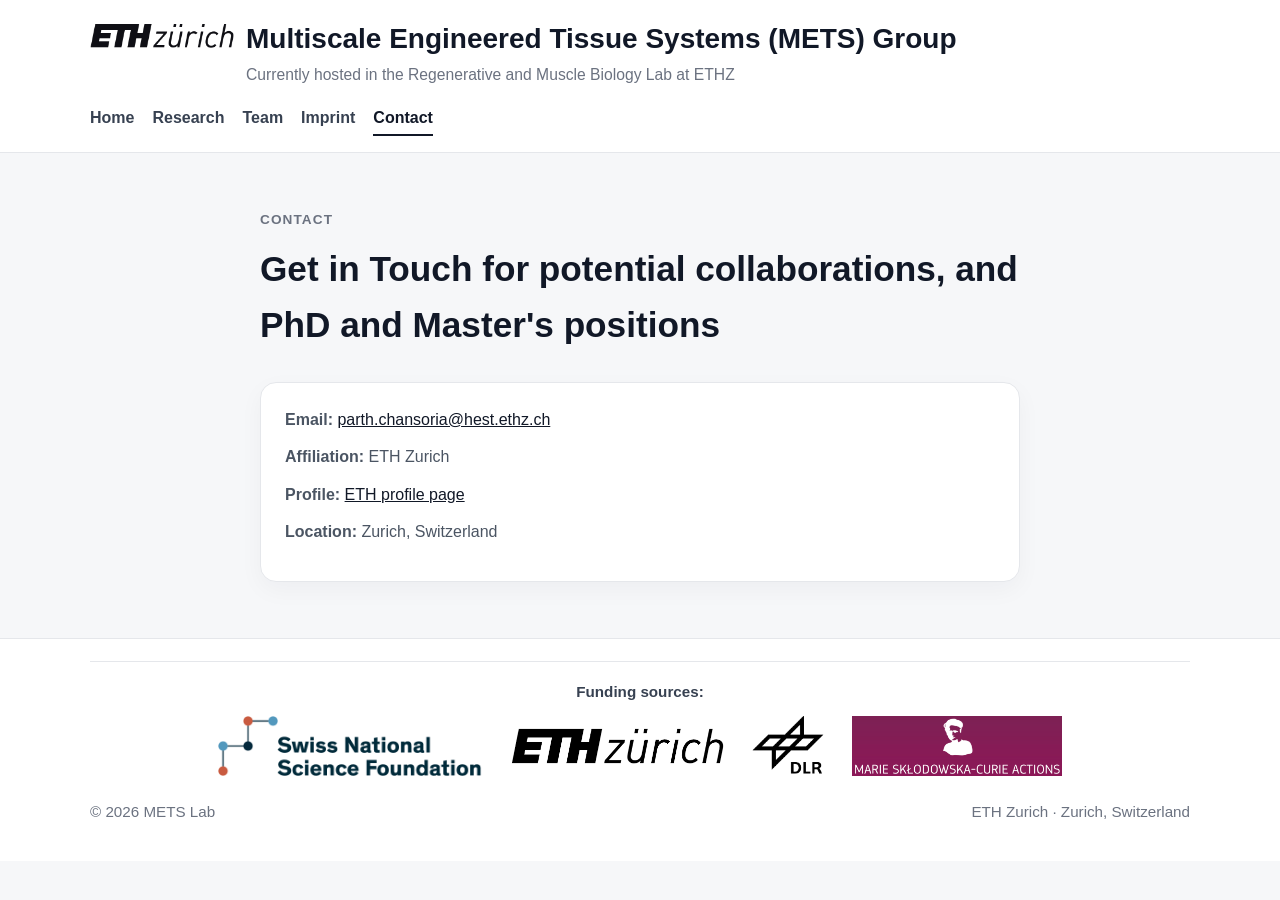
==== contact.html @ ea8426e7 "Update contact.html" ====
<!DOCTYPE html>
<html lang="en">
<head>
  <meta charset="UTF-8" />
  <meta name="viewport" content="width=device-width, initial-scale=1.0" />
  <title>Contact | METS Lab</title>
  <link rel="stylesheet" href="style.css" />
  <link rel="icon" type="image/png" sizes="32x32" href="Favicon.png?v=3" />
<link rel="shortcut icon" href="Favicon.png?v=3" />
<link rel="apple-touch-icon" href="Favicon.png?v=3" />
</head>
<body>
  <header class="site-header">
    <div class="container">
      <div class="topbar">
  <img src="ETH_Zürich_Logo_black.svg.png" alt="ETH Zurich logo" class="eth-logo" />
    <div class="brand">
    <h1>Multiscale Engineered Tissue Systems (METS) Group</h1>
    <p class="tagline">Currently hosted in the Regenerative and Muscle Biology Lab at ETHZ</p>
  </div>
</div>

      <nav class="nav">
        <a href="index.html">Home</a>
        <a href="research.html">Research</a>
        <a href="team.html">Team</a>
        <a href="imprint.html">Imprint</a>
        <a href="contact.html" class="active">Contact</a>
      </nav>
    </div>
  </header>

  <main class="section">
    <div class="container narrow">
      <p class="eyebrow">Contact</p>
      <h2 class="page-title">Get in Touch for potential collaborations, and PhD and Master's positions</h2>

      <div class="card">
        <p><strong>Email:</strong> <a href="mailto:parth.chansoria@hest.ethz.ch">parth.chansoria@hest.ethz.ch</a></p>
        <p><strong>Affiliation:</strong> ETH Zurich</p>
        <p><strong>Profile:</strong> <a href="https://hest.ethz.ch/en/department/people/people-a-z/personen-detail.parth-chansoria.html" target="_blank">ETH profile page</a></p>
        <p><strong>Location:</strong> Zurich, Switzerland</p>
      </div>
    </div>
  </main>

  <footer class="site-footer">
  <div class="container funding-block">
  <p class="funding-title">Funding sources:</p>
  <div class="funding-row">
    <img src="SNSF-logo.png" alt="SNSF logo" class="funding-logo" />
    <img src="ETH-logo.png" alt="ETH logo" class="funding-logo" />
    <img src="DLR-logo.png" alt="DLR logo" class="funding-logo" />
    <img src="MSCA-logo.png" alt="MSCA logo" class="funding-logo" />
  </div>
</div>

  <div class="container footer-row">
    <p>© 2026 METS Lab</p>
    <p>ETH Zurich · Zurich, Switzerland</p>
  </div>
</footer>
</body>
</html>
---- style.css ----
* {
  box-sizing: border-box;
}

html {
  scroll-behavior: smooth;
}

body {
  margin: 0;
  font-family: Arial, Helvetica, sans-serif;
  line-height: 1.6;
  color: #1f2937;
  background: #f6f7f9;
}

.container {
  width: min(1100px, 92%);
  margin: 0 auto;
}

.narrow {
  width: min(760px, 100%);
}

.site-header {
  background: #ffffff;
  border-bottom: 1px solid #e5e7eb;
  padding: 22px 0 16px;
}

.topbar {
  display: flex;
  align-items: flex-start;
  gap: 12px;
}

.eth-logo {
  height: 24px;
  width: auto;
  display: block;
  object-fit: contain;
  margin-top: 2px;
  flex-shrink: 0;
}

.mets-logo {
  height: 64px;
  width: auto;
  display: block;
  object-fit: contain;
  margin-top: 2px;
  flex-shrink: 0;
}

.brand h1 {
  margin: 0;
  font-size: 1.75rem;
  line-height: 1.2;
  color: #111827;
}

.tagline {
  margin: 6px 0 0;
  color: #6b7280;
  font-size: 0.98rem;
}

.nav {
  margin-top: 18px;
  display: flex;
  flex-wrap: wrap;
  gap: 18px;
}

.nav a {
  text-decoration: none;
  color: #374151;
  font-weight: 600;
  padding-bottom: 4px;
  border-bottom: 2px solid transparent;
}

.nav a:hover,
.nav a.active {
  color: #111827;
  border-bottom-color: #111827;
}

.hero {
  padding: 72px 0 56px;
  background: linear-gradient(to bottom, #ffffff, #f6f7f9);
}

.eyebrow {
  margin: 0 0 10px;
  font-size: 0.85rem;
  text-transform: uppercase;
  letter-spacing: 0.08em;
  color: #6b7280;
  font-weight: 700;
}

.hero h2 {
  margin: 0;
  font-size: clamp(1.6rem, 3vw, 2.6rem);
  line-height: 1.18;
  max-width: 900px;
  color: #111827;
}

.hero-text {
  margin: 18px 0 0;
  font-size: 1.08rem;
  max-width: 760px;
  color: #4b5563;
}

.hero-actions {
  margin-top: 28px;
  display: flex;
  flex-wrap: wrap;
  gap: 14px;
}

.button {
  display: inline-block;
  padding: 12px 18px;
  border-radius: 999px;
  text-decoration: none;
  font-weight: 700;
  transition: 0.2s ease;
}

.button.primary {
  background: #111827;
  color: #ffffff;
}

.button.primary:hover {
  background: #000000;
}

.button.secondary {
  background: #ffffff;
  color: #111827;
  border: 1px solid #d1d5db;
}

.button.secondary:hover {
  background: #f3f4f6;
}

.section {
  padding: 56px 0;
}

.page-title {
  margin: 0 0 28px;
  font-size: 2.2rem;
  color: #111827;
}

.grid-3 {
  display: grid;
  grid-template-columns: repeat(3, 1fr);
  gap: 22px;
}

.stack {
  display: grid;
  gap: 20px;
}

.card,
.team-card {
  background: #ffffff;
  border: 1px solid #e5e7eb;
  border-radius: 16px;
  padding: 24px;
  box-shadow: 0 8px 24px rgba(17, 24, 39, 0.04);
}

.card h3,
.team-card h3 {
  margin-top: 0;
  margin-bottom: 10px;
  color: #111827;
}

.card p,
.team-card p {
  margin: 0 0 12px;
  color: #4b5563;
}

.team-grid {
  display: grid;
  grid-template-columns: repeat(2, 1fr);
  gap: 24px;
}

.team-photo {
  width: 100%;
  max-width: 260px;
  aspect-ratio: 1 / 1;
  object-fit: cover;
  border-radius: 14px;
  margin-bottom: 16px;
}

.role {
  font-weight: 600;
  color: #6b7280;
}

.site-footer {
  background: #ffffff;
  border-top: 1px solid #e5e7eb;
  padding: 22px 0;
  color: #6b7280;
  font-size: 0.95rem;
}

.footer-row {
  display: flex;
  justify-content: space-between;
  gap: 16px;
  flex-wrap: wrap;
}

a {
  color: #111827;
}

a:hover {
  opacity: 0.8;
}

@media (max-width: 900px) {
  .grid-3,
  .team-grid {
    grid-template-columns: 1fr;
  }

  .hero {
    padding: 56px 0 40px;
  }

  .topbar {
    flex-direction: column;
    align-items: flex-start;
  }

  .eth-logo {
  height: 24px;
  width: auto;
  display: block;
  object-fit: contain;
  margin-top: 4px;
  margin-bottom: 32px;
  flex-shrink: 0;
}
}
.research-tabs {
  display: flex;
  flex-wrap: wrap;
  gap: 12px;
  margin-bottom: 28px;
}

.tab-button {
  border: 1px solid #d1d5db;
  background: #ffffff;
  color: #111827;
  padding: 12px 18px;
  border-radius: 999px;
  font-weight: 700;
  cursor: pointer;
  transition: 0.2s ease;
}

.tab-button:hover {
  background: #f3f4f6;
}

.tab-button.active {
  background: #111827;
  color: #ffffff;
  border-color: #111827;
}

.tab-content {
  display: none;
}

.tab-content.active {
  display: block;
}

.publication-list {
  margin: 0;
  padding-left: 20px;
}

.publication-list li {
  margin-bottom: 14px;
  color: #4b5563;
}

.publication-list a {
  font-weight: 600;
}
.section-top {
  margin-top: 48px;
  margin-bottom: 20px;
}

.section-top h3 {
  margin: 0;
  font-size: 1.6rem;
  color: #111827;
}

.funding-block {
  padding: 18px 0 8px;
  border-top: 1px solid #e5e7eb;
}

.funding-title {
  margin: 0 0 12px;
  text-align: center;
  font-weight: 700;
  color: #374151;
}

.funding-row {
  display: flex;
  justify-content: center;
  align-items: center;
  flex-wrap: wrap;
  gap: 28px;
}

.funding-logo {
  height: 60px;
  width: auto;
  object-fit: contain;
  display: block;
}
.content-logo {
  height: 72px;
  width: auto;
  display: block;
  margin-bottom: 24px;
}
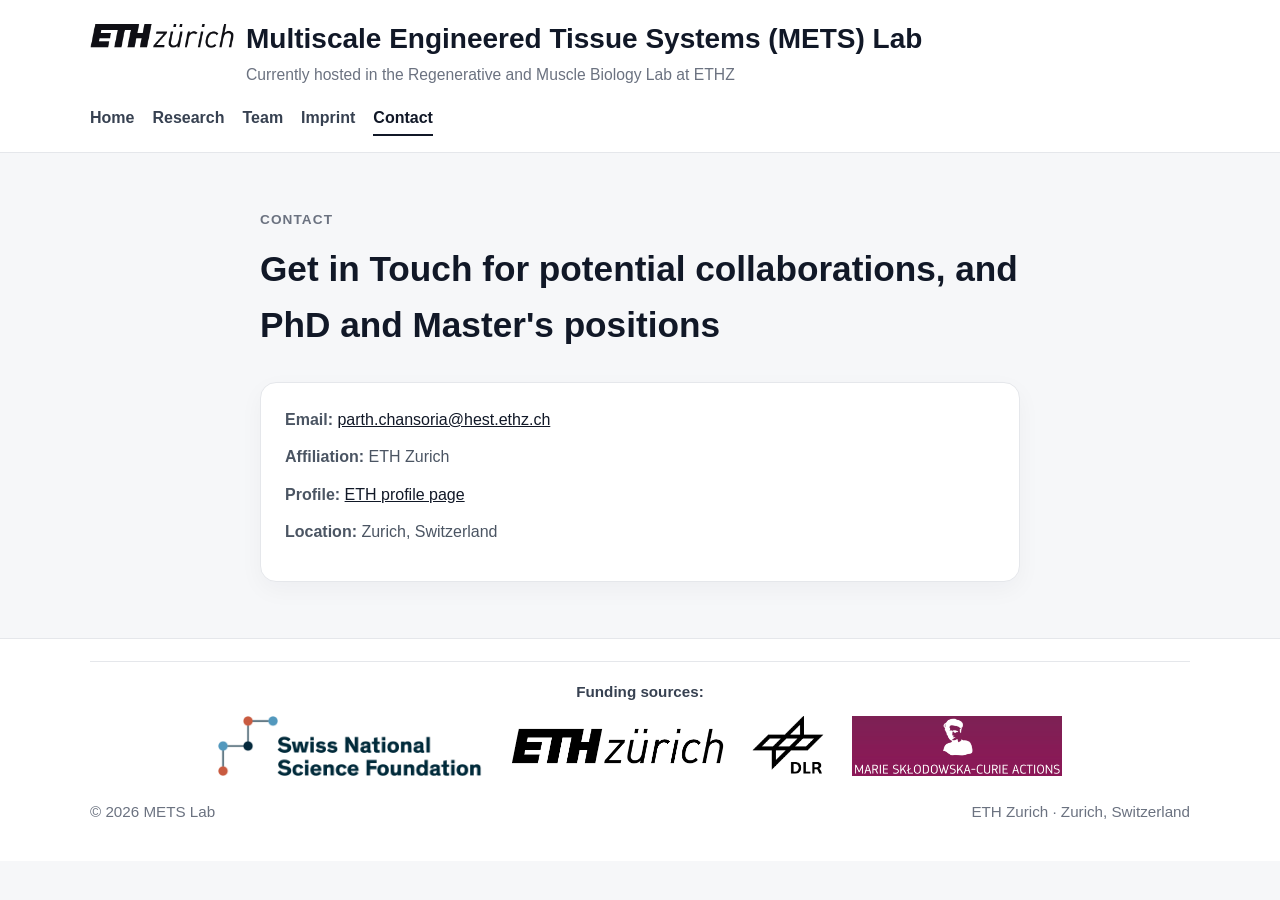
==== commit 816d626e: "Update contact.html" ====
--- a/contact.html
+++ b/contact.html
@@ -15,7 +15,7 @@
       <div class="topbar">
   <img src="ETH_Zürich_Logo_black.svg.png" alt="ETH Zurich logo" class="eth-logo" />
     <div class="brand">
-    <h1>Multiscale Engineered Tissue Systems (METS) Group</h1>
+    <h1>Multiscale Engineered Tissue Systems (METS) Lab</h1>
     <p class="tagline">Currently hosted in the Regenerative and Muscle Biology Lab at ETHZ</p>
   </div>
 </div>
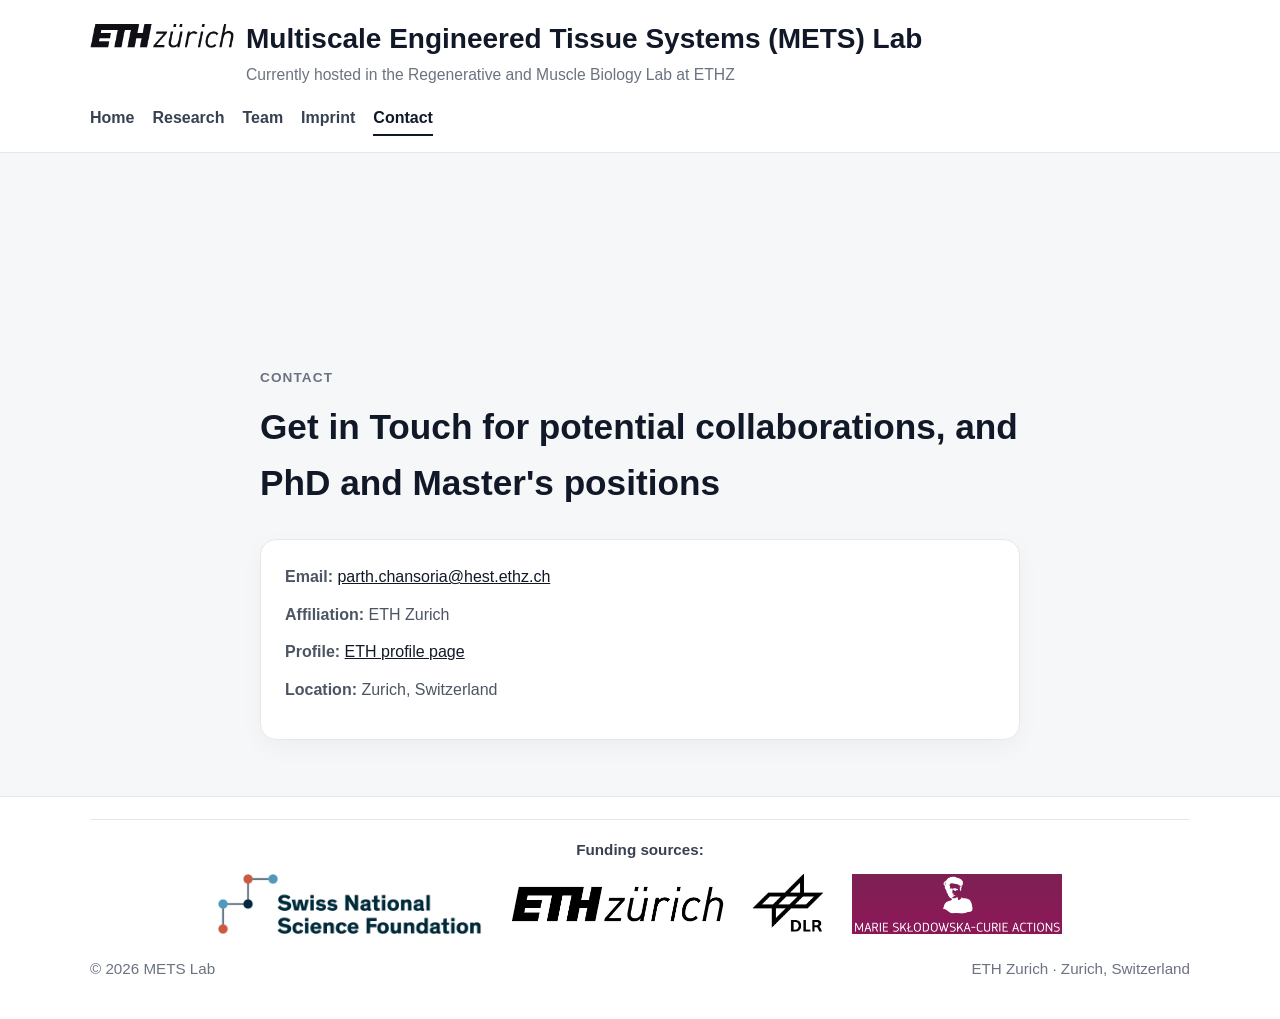
==== commit 4b0016bc: "Update contact.html" ====
--- a/contact.html
+++ b/contact.html
@@ -30,19 +30,29 @@
     </div>
   </header>
 
-  <main class="section">
-    <div class="container narrow">
-      <p class="eyebrow">Contact</p>
-      <h2 class="page-title">Get in Touch for potential collaborations, and PhD and Master's positions</h2>
+<main class="section section-has-bg">
+  <!-- Background Video -->
+  <video class="bg-video" autoplay loop muted playsinline preload="auto">
+    <source src="metslab.mp4" type="video/mp4" />
+    Your browser does not support the video tag.
+  </video>
 
-      <div class="card">
-        <p><strong>Email:</strong> <a href="mailto:parth.chansoria@hest.ethz.ch">parth.chansoria@hest.ethz.ch</a></p>
-        <p><strong>Affiliation:</strong> ETH Zurich</p>
-        <p><strong>Profile:</strong> <a href="https://hest.ethz.ch/en/department/people/people-a-z/personen-detail.parth-chansoria.html" target="_blank">ETH profile page</a></p>
-        <p><strong>Location:</strong> Zurich, Switzerland</p>
-      </div>
+  <!-- Semi-transparent overlay (0.6) -->
+  <div class="bg-overlay"></div>
+
+  <!-- Content Layer -->
+  <div class="container narrow section-content">
+    <p class="eyebrow">Contact</p>
+    <h2 class="page-title">Get in Touch for potential collaborations, and PhD and Master's positions</h2>
+
+    <div class="card">
+      <p><strong>Email:</strong> <a href="mailto:parth.chansoria@hest.ethz.ch">parth.chansoria@hest.ethz.ch</a></p>
+      <p><strong>Affiliation:</strong> ETH Zurich</p>
+      <p><strong>Profile:</strong> <a href="https://hest.ethz.ch/en/department/people/people-a-z/personen-detail.parth-chansoria.html" target="_blank" rel="noopener noreferrer">ETH profile page</a></p>
+      <p><strong>Location:</strong> Zurich, Switzerland</p>
     </div>
-  </main>
+  </div>
+</main>
 
   <footer class="site-footer">
   <div class="container funding-block">
--- a/style.css
+++ b/style.css
@@ -88,8 +88,42 @@
 }
 
 .hero {
-  padding: 72px 0 56px;
-  background: linear-gradient(to bottom, #ffffff, #f6f7f9);
+  position: relative;
+  width: 100%;
+  padding: 110px 0 90px; /* Increased top/bottom padding gives the video vertical breathing room */
+  min-height: 540px;    /* Taller frame reveals much more of the video's vertical area */
+  display: flex;
+  align-items: center;
+  overflow: hidden;
+  background: #f6f7f9;
+}
+
+.hero-video {
+  position: absolute;
+  top: 50%;
+  left: 50%;
+  width: 100%;
+  height: 100%;
+  min-width: 100%;
+  min-height: 100%;
+  object-fit: cover;
+  transform: translate(-50%, -50%); /* Removed scale() so video expands edge-to-edge */
+  z-index: 1;
+}
+
+.hero-overlay {
+  position: absolute;
+  top: 0;
+  left: 0;
+  width: 100%;
+  height: 100%;
+  background: rgba(246, 247, 249, 0.60);
+  z-index: 2;
+}
+
+.hero-content {
+  position: relative;
+  z-index: 3;
 }
 
 .eyebrow {
@@ -349,7 +383,7 @@
   display: block;
 }
 .content-logo {
-  height: 72px;
+  height: 64px;
   width: auto;
   display: block;
   margin-bottom: 24px;
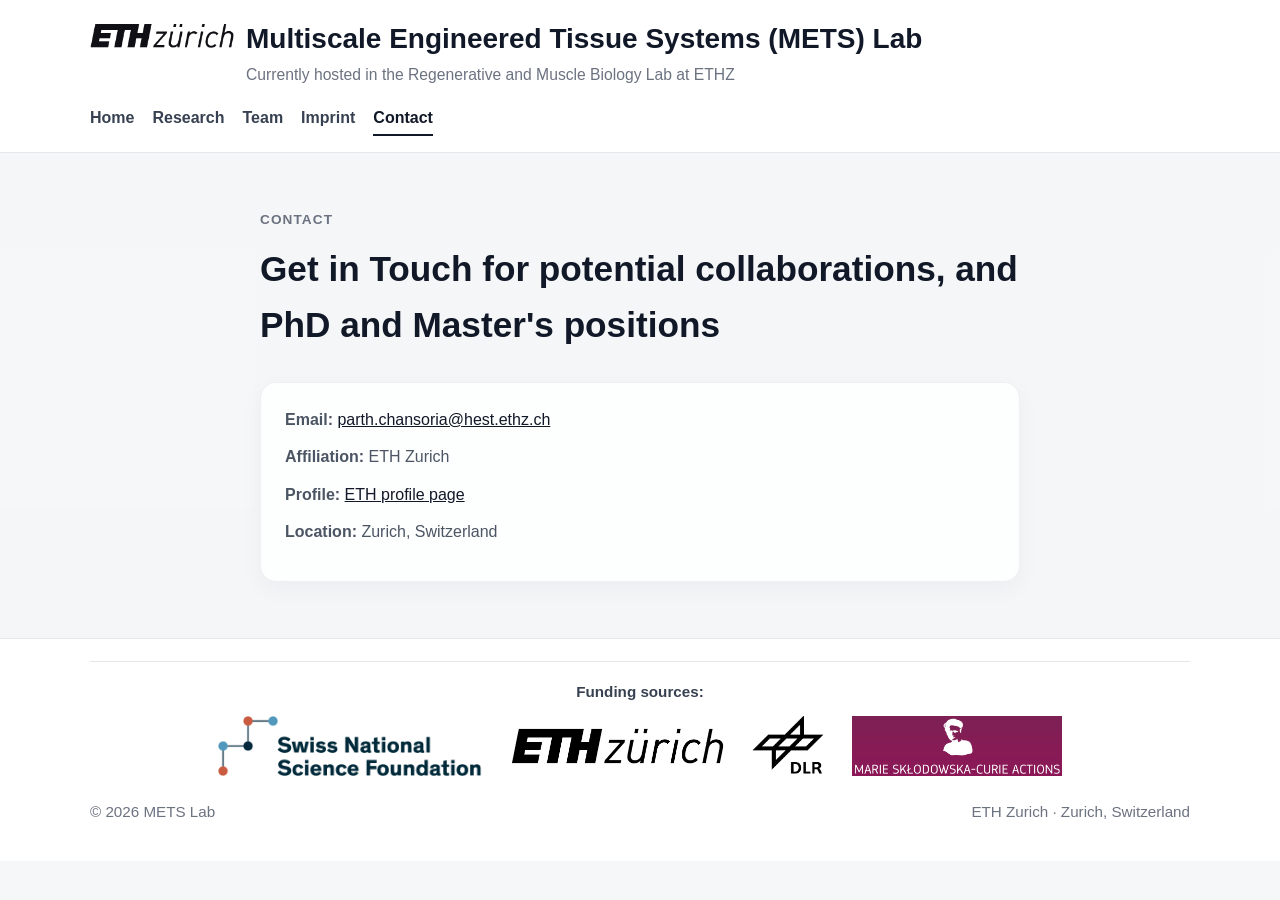
==== commit 05fe5cda: "Update contact.html" ====
--- a/contact.html
+++ b/contact.html
@@ -31,13 +31,13 @@
   </header>
 
 <main class="section section-has-bg">
-  <!-- Background Video -->
-  <video class="bg-video" autoplay loop muted playsinline preload="auto">
+  <!-- Background Video (plays once and stays on the last frame) -->
+  <video class="bg-video" autoplay muted playsinline preload="auto">
     <source src="metslab.mp4" type="video/mp4" />
     Your browser does not support the video tag.
   </video>
 
-  <!-- Semi-transparent overlay (0.6) -->
+  <!-- Semi-transparent overlay -->
   <div class="bg-overlay"></div>
 
   <!-- Content Layer -->
--- a/style.css
+++ b/style.css
@@ -388,3 +388,56 @@
   display: block;
   margin-bottom: 24px;
 }
+/* Shared Background Section Styling */
+.section-has-bg {
+  position: relative;
+  overflow: hidden;
+  background: #f6f7f9;
+}
+
+/* Contact Page Video Background */
+.bg-video {
+  position: absolute;
+  top: 50%;
+  left: 50%;
+  width: 100%;
+  height: 100%;
+  min-width: 100%;
+  min-height: 100%;
+  object-fit: cover;
+  transform: translate(-50%, -50%);
+  z-index: 1;
+}
+
+/* Research Page Image Background - Fixed scaling across tab switching */
+.research-bg {
+  background-image: url('Research.png');
+  background-size: cover;
+  background-position: center top;
+  background-repeat: no-repeat;
+  background-attachment: fixed; /* Prevents background scale jumping when switching tabs */
+}
+
+/* Semi-transparent frosted card style over video & image backgrounds */
+.section-has-bg .card {
+  background: rgba(255, 255, 255, 0.82); /* 82% white opacity allows background to show through */
+  backdrop-filter: blur(8px); /* Frosted-glass effect for clean contrast */
+  border: 1px solid rgba(229, 231, 235, 0.6);
+}
+
+/* 0.6 Light Overlay for Crisp Content Readability */
+.bg-overlay {
+  position: absolute;
+  top: 0;
+  left: 0;
+  width: 100%;
+  height: 100%;
+  background: rgba(246, 247, 249, 0.6);
+  z-index: 2;
+}
+
+/* Ensures text, cards, and tabs sit above video/image overlay */
+.section-content {
+  position: relative;
+  z-index: 3;
+}
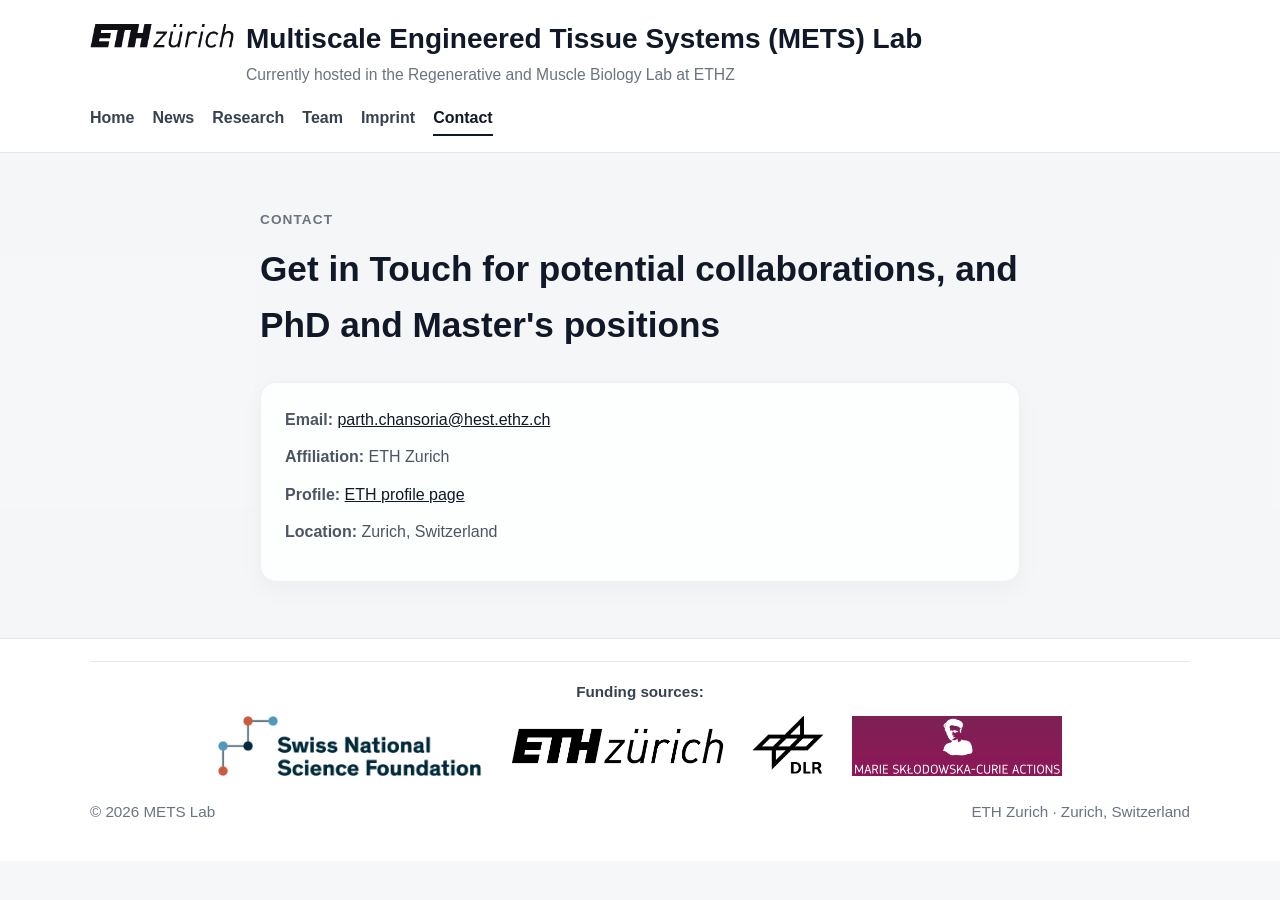
==== commit b5de22f9: "Add interactive dots and ERC and ARDF grant news" ====
--- a/contact.html
+++ b/contact.html
@@ -22,6 +22,7 @@
 
       <nav class="nav">
         <a href="index.html">Home</a>
+        <a href="index.html#news">News</a>
         <a href="research.html">Research</a>
         <a href="team.html">Team</a>
         <a href="imprint.html">Imprint</a>
--- a/style.css
+++ b/style.css
@@ -87,7 +87,7 @@
   border-bottom-color: #111827;
 }
 
-.hero {
+.hero {
   position: relative;
   width: 100%;
   padding: 110px 0 90px; /* Increased top/bottom padding gives the video vertical breathing room */
@@ -95,8 +95,38 @@
   display: flex;
   align-items: center;
   overflow: hidden;
-  background: #f6f7f9;
-}
+  background: radial-gradient(ellipse at 85% 25%, #deeff1, transparent 65%), #f6f7f9;
+}
+
+.hero-dots {
+  position: absolute;
+  inset: 0;
+  width: 100%;
+  height: 100%;
+  pointer-events: none;
+}
+
+.hero-content h2 {
+  text-shadow: 0 1px 12px #f6f7f9;
+}
+
+.motion-toggle {
+  font: inherit;
+  font-size: 0.85rem;
+  color: #455b65;
+  background: rgba(255, 255, 255, 0.85);
+  border: 1px solid #cddde1;
+  cursor: pointer;
+}
+
+.motion-toggle[hidden] {
+  display: none;
+}
+
+.button:focus-visible {
+  outline: 3px solid #147f91;
+  outline-offset: 4px;
+}
 
 .hero-video {
   position: absolute;
@@ -195,11 +225,63 @@
   color: #111827;
 }
 
-.grid-3 {
+.grid-3 {
   display: grid;
   grid-template-columns: repeat(3, 1fr);
   gap: 22px;
-}
+}
+
+.news-section {
+  background: #edf4f5;
+  border-top: 1px solid #dce8ea;
+  border-bottom: 1px solid #dce8ea;
+  scroll-margin-top: 24px;
+}
+
+.news-grid {
+  display: grid;
+  grid-template-columns: repeat(2, minmax(0, 1fr));
+  gap: 22px;
+}
+
+.news-card {
+  display: flex;
+  flex-direction: column;
+  border-top: 3px solid #168c9b;
+}
+
+.news-meta {
+  display: flex;
+  align-items: center;
+  flex-wrap: wrap;
+  gap: 12px;
+  margin-bottom: 20px;
+  color: #52616a;
+  font-size: 0.85rem;
+}
+
+.grant-badge {
+  padding: 4px 10px;
+  border-radius: 6px;
+  color: #0d6570;
+  background: #e3f2f3;
+  font-weight: 700;
+  letter-spacing: 0.04em;
+}
+
+.news-card h3 {
+  font-size: 1.35rem;
+  line-height: 1.35;
+  margin-bottom: 16px;
+}
+
+.news-link {
+  margin-top: auto;
+  padding-top: 12px;
+  color: #0d6570;
+  font-weight: 700;
+  text-underline-offset: 4px;
+}
 
 .stack {
   display: grid;
@@ -272,8 +354,9 @@
 }
 
 @media (max-width: 900px) {
-  .grid-3,
-  .team-grid {
+  .grid-3,
+  .news-grid,
+  .team-grid {
     grid-template-columns: 1fr;
   }
 
@@ -382,9 +465,12 @@
   object-fit: contain;
   display: block;
 }
-.content-logo {
-  height: 64px;
-  width: auto;
+.content-logo {
+  height: 64px;
+  width: auto;
+  max-width: 100%;
+  object-fit: contain;
+  object-position: left;
   display: block;
   margin-bottom: 24px;
 }
@@ -441,3 +527,52 @@
   position: relative;
   z-index: 3;
 }
+
+/* Expandable Cards on Home Page */
+.expandable-card {
+  align-self: start;
+  text-align: center; /* Center-aligns title and description inside the box */
+  transition: transform 0.3s ease, box-shadow 0.3s ease;
+  overflow: hidden;
+}
+
+.expandable-card h3 {
+  margin-bottom: 0;
+  text-align: center;
+  transition: margin-bottom 0.3s ease;
+}
+
+.expandable-card:hover h3 {
+  margin-bottom: 12px;
+}
+
+/* Initially hides card content body */
+.card-content {
+  max-height: 0;
+  opacity: 0;
+  overflow: hidden;
+  transition: max-height 0.4s ease-in-out, opacity 0.3s ease-in-out;
+}
+
+/* Smooth expansion on hover */
+.expandable-card:hover .card-content {
+  max-height: 200px;
+  opacity: 1;
+}
+
+/* Bottom-right aligned "Read more..." link */
+.read-more {
+  display: block;
+  text-align: right;
+  font-weight: 700;
+  font-size: 0.9rem;
+  color: #111827;
+  text-decoration: none;
+  margin-top: 10px;
+  transition: color 0.2s ease, transform 0.2s ease;
+}
+
+.read-more:hover {
+  color: #2563eb;
+  transform: translateX(3px); /* Subtle rightward movement on hover */
+}
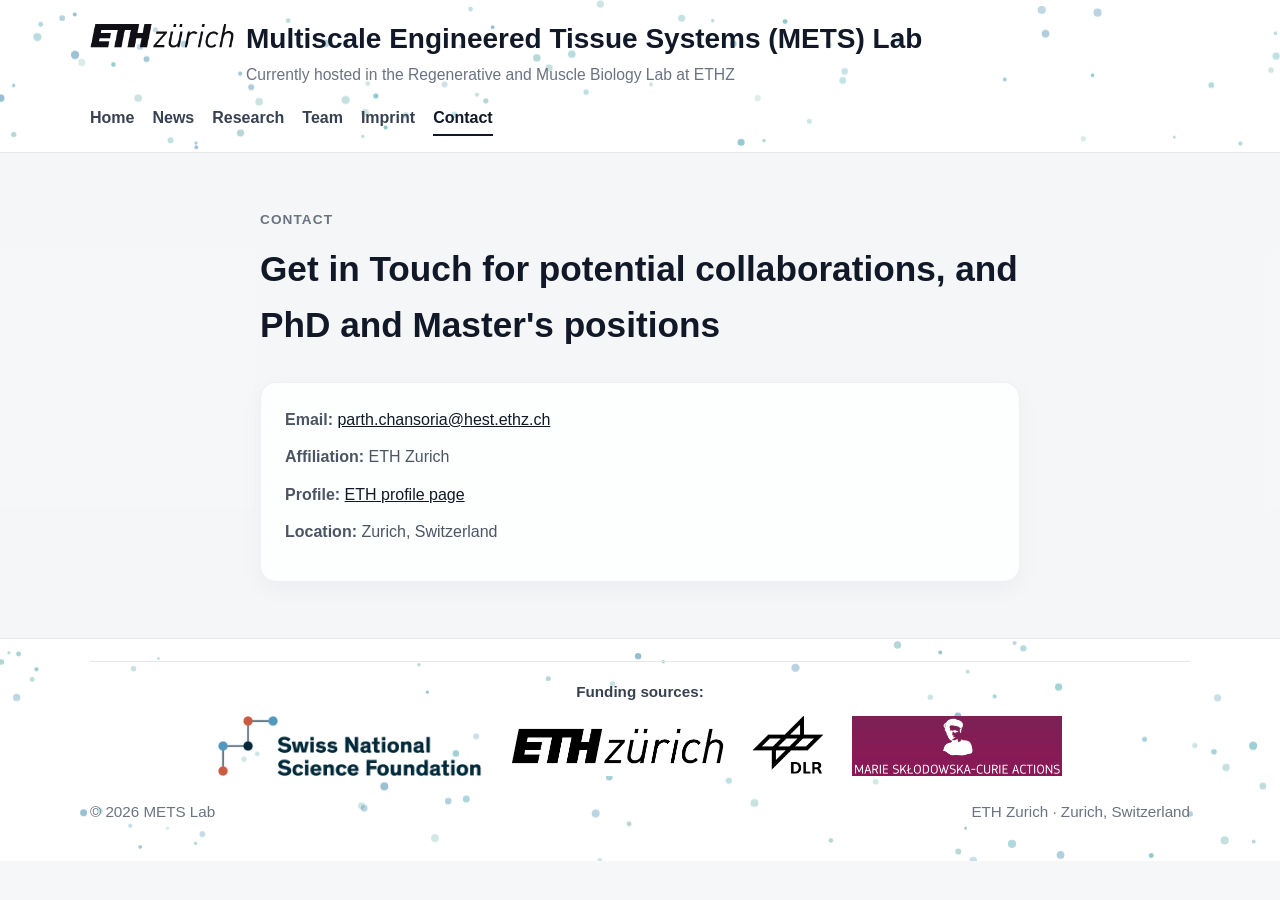
==== commit a2edbbcf: "Keep videos, animate dots outside video regions and remove ARDF amount" ====
--- a/contact.html
+++ b/contact.html
@@ -5,6 +5,7 @@
   <meta name="viewport" content="width=device-width, initial-scale=1.0" />
   <title>Contact | METS Lab</title>
   <link rel="stylesheet" href="style.css" />
+  <script src="hero-dots.js" defer></script>
   <link rel="icon" type="image/png" sizes="32x32" href="Favicon.png?v=3" />
 <link rel="shortcut icon" href="Favicon.png?v=3" />
 <link rel="apple-touch-icon" href="Favicon.png?v=3" />
--- a/style.css
+++ b/style.css
@@ -95,32 +95,26 @@
   display: flex;
   align-items: center;
   overflow: hidden;
-  background: radial-gradient(ellipse at 85% 25%, #deeff1, transparent 65%), #f6f7f9;
-}
-
-.hero-dots {
+  background: #f6f7f9;
+}
+
+.dot-region {
+  position: relative;
+  isolation: isolate;
+}
+
+.dot-region > :not(.site-dots) {
+  position: relative;
+  z-index: 1;
+}
+
+.site-dots {
   position: absolute;
   inset: 0;
   width: 100%;
   height: 100%;
   pointer-events: none;
-}
-
-.hero-content h2 {
-  text-shadow: 0 1px 12px #f6f7f9;
-}
-
-.motion-toggle {
-  font: inherit;
-  font-size: 0.85rem;
-  color: #455b65;
-  background: rgba(255, 255, 255, 0.85);
-  border: 1px solid #cddde1;
-  cursor: pointer;
-}
-
-.motion-toggle[hidden] {
-  display: none;
+  z-index: 0;
 }
 
 .button:focus-visible {
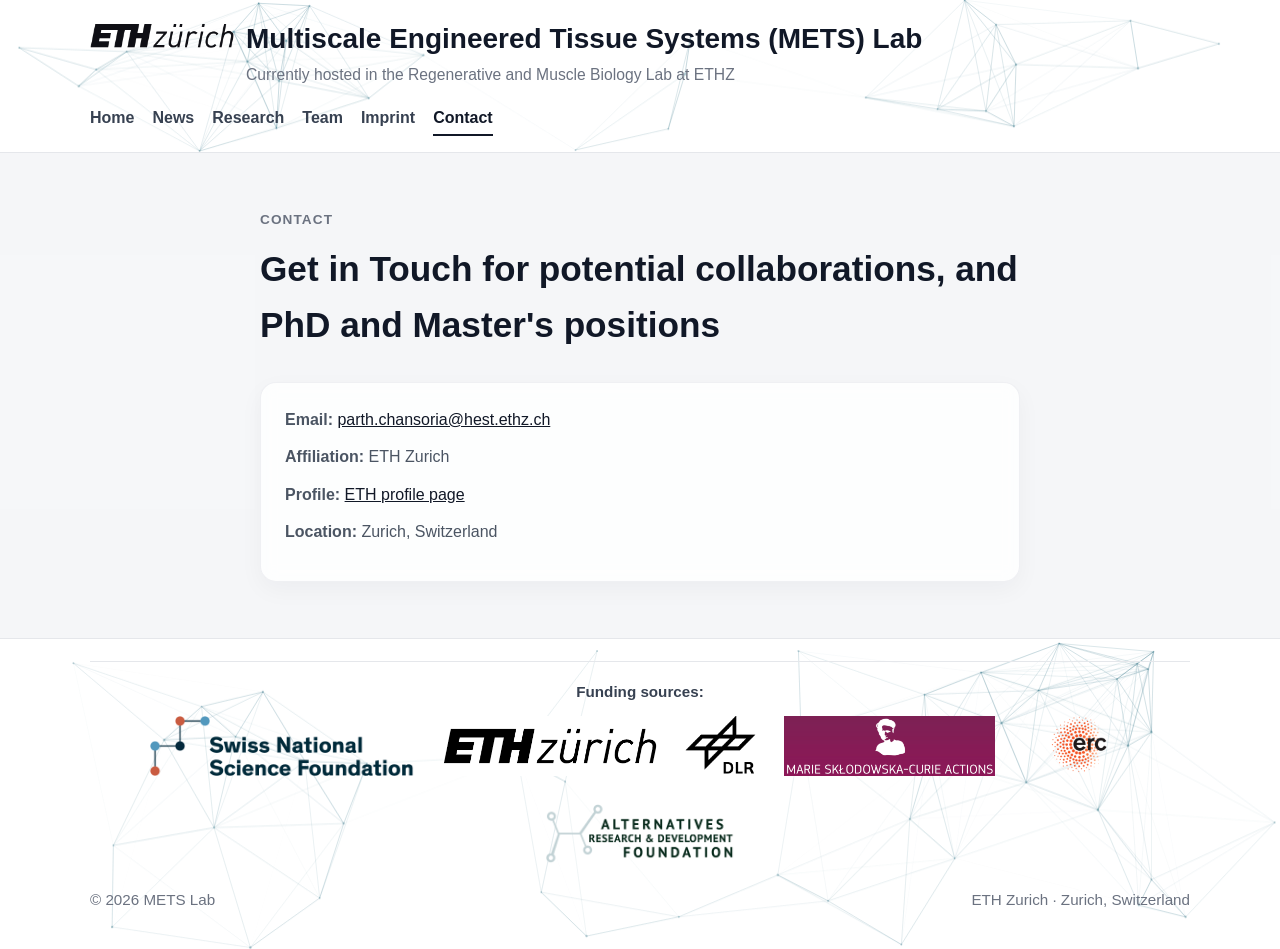
==== commit 08090ca9: "Add ERC and ARDF funding logos, Stimulatrix citation and lab-voice news" ====
--- a/contact.html
+++ b/contact.html
@@ -64,6 +64,8 @@
     <img src="ETH-logo.png" alt="ETH logo" class="funding-logo" />
     <img src="DLR-logo.png" alt="DLR logo" class="funding-logo" />
     <img src="MSCA-logo.png" alt="MSCA logo" class="funding-logo" />
+    <img src="erc-logo.png" alt="European Research Council (ERC) logo" class="funding-logo" />
+    <img src="ardf-logo.png" alt="Alternatives Research &amp; Development Foundation (ARDF) logo" class="funding-logo" />
   </div>
 </div>
 
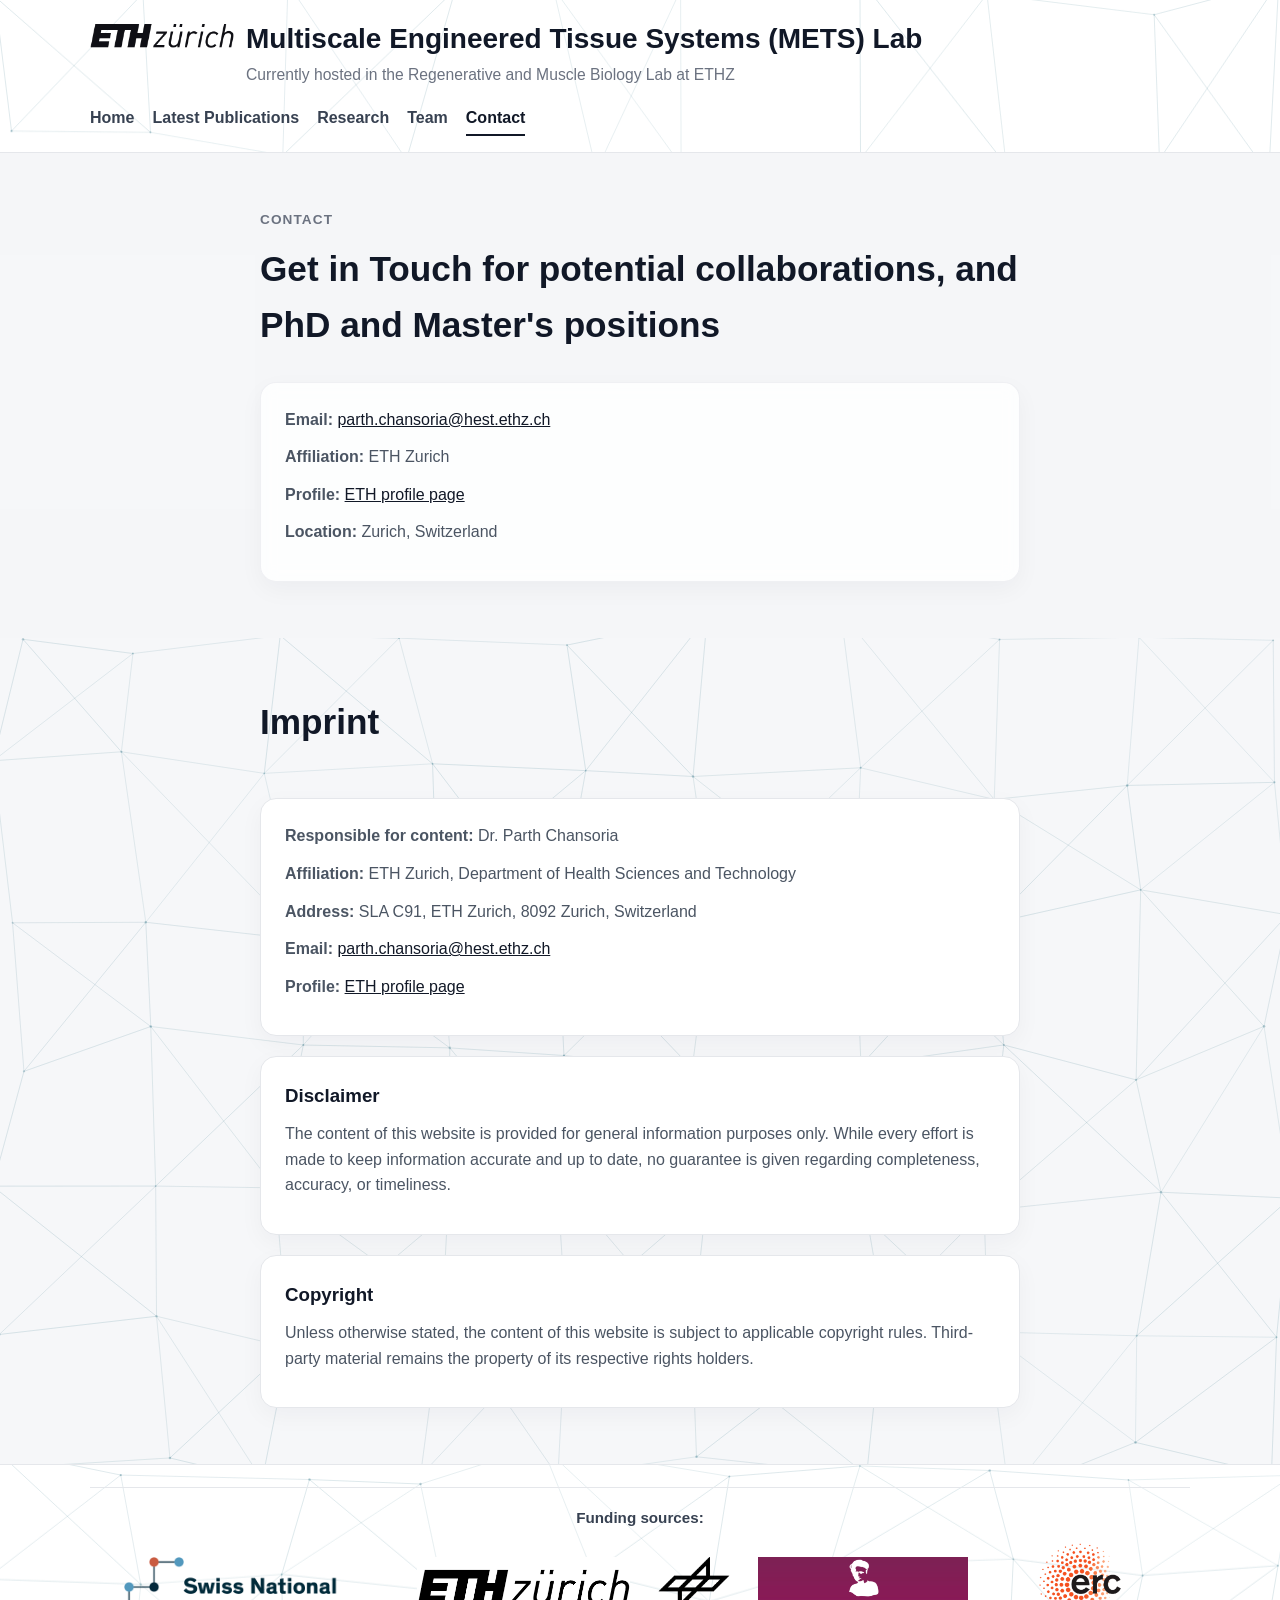
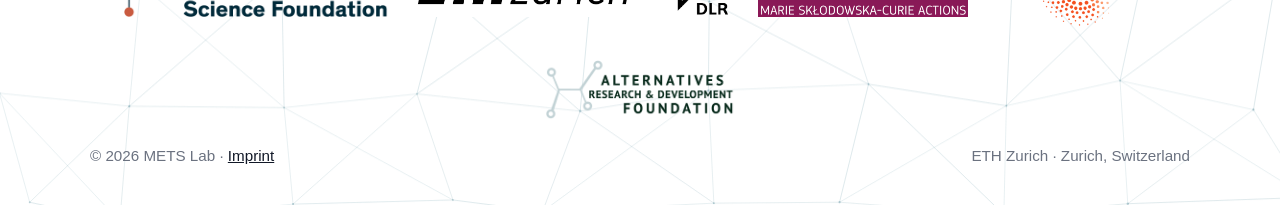
==== commit 9cc8696a: "Add ORCID publications and scrolling paper news; refine network and move imprint" ====
--- a/contact.html
+++ b/contact.html
@@ -1,78 +1,109 @@
-<!DOCTYPE html>
-<html lang="en">
-<head>
-  <meta charset="UTF-8" />
-  <meta name="viewport" content="width=device-width, initial-scale=1.0" />
-  <title>Contact | METS Lab</title>
-  <link rel="stylesheet" href="style.css" />
-  <script src="hero-dots.js" defer></script>
-  <link rel="icon" type="image/png" sizes="32x32" href="Favicon.png?v=3" />
-<link rel="shortcut icon" href="Favicon.png?v=3" />
-<link rel="apple-touch-icon" href="Favicon.png?v=3" />
-</head>
-<body>
-  <header class="site-header">
-    <div class="container">
-      <div class="topbar">
-  <img src="ETH_Zürich_Logo_black.svg.png" alt="ETH Zurich logo" class="eth-logo" />
-    <div class="brand">
-    <h1>Multiscale Engineered Tissue Systems (METS) Lab</h1>
-    <p class="tagline">Currently hosted in the Regenerative and Muscle Biology Lab at ETHZ</p>
-  </div>
-</div>
-
-      <nav class="nav">
-        <a href="index.html">Home</a>
-        <a href="index.html#news">News</a>
-        <a href="research.html">Research</a>
-        <a href="team.html">Team</a>
-        <a href="imprint.html">Imprint</a>
-        <a href="contact.html" class="active">Contact</a>
-      </nav>
-    </div>
-  </header>
-
-<main class="section section-has-bg">
-  <!-- Background Video (plays once and stays on the last frame) -->
-  <video class="bg-video" autoplay muted playsinline preload="auto">
-    <source src="metslab.mp4" type="video/mp4" />
-    Your browser does not support the video tag.
-  </video>
-
-  <!-- Semi-transparent overlay -->
-  <div class="bg-overlay"></div>
-
-  <!-- Content Layer -->
-  <div class="container narrow section-content">
-    <p class="eyebrow">Contact</p>
-    <h2 class="page-title">Get in Touch for potential collaborations, and PhD and Master's positions</h2>
-
-    <div class="card">
-      <p><strong>Email:</strong> <a href="mailto:parth.chansoria@hest.ethz.ch">parth.chansoria@hest.ethz.ch</a></p>
-      <p><strong>Affiliation:</strong> ETH Zurich</p>
-      <p><strong>Profile:</strong> <a href="https://hest.ethz.ch/en/department/people/people-a-z/personen-detail.parth-chansoria.html" target="_blank" rel="noopener noreferrer">ETH profile page</a></p>
-      <p><strong>Location:</strong> Zurich, Switzerland</p>
-    </div>
-  </div>
-</main>
-
-  <footer class="site-footer">
-  <div class="container funding-block">
-  <p class="funding-title">Funding sources:</p>
-  <div class="funding-row">
-    <img src="SNSF-logo.png" alt="SNSF logo" class="funding-logo" />
-    <img src="ETH-logo.png" alt="ETH logo" class="funding-logo" />
-    <img src="DLR-logo.png" alt="DLR logo" class="funding-logo" />
-    <img src="MSCA-logo.png" alt="MSCA logo" class="funding-logo" />
-    <img src="erc-logo.png" alt="European Research Council (ERC) logo" class="funding-logo" />
-    <img src="ardf-logo.png" alt="Alternatives Research &amp; Development Foundation (ARDF) logo" class="funding-logo" />
-  </div>
-</div>
-
-  <div class="container footer-row">
-    <p>© 2026 METS Lab</p>
-    <p>ETH Zurich · Zurich, Switzerland</p>
-  </div>
-</footer>
-</body>
-</html>
+<!DOCTYPE html>
+<html lang="en">
+<head>
+  <meta charset="UTF-8" />
+  <meta name="viewport" content="width=device-width, initial-scale=1.0" />
+  <title>Contact | METS Lab</title>
+  <link rel="stylesheet" href="style.css" />
+  <script src="hero-dots.js" defer></script>
+  <link rel="icon" type="image/png" sizes="32x32" href="Favicon.png?v=3" />
+<link rel="shortcut icon" href="Favicon.png?v=3" />
+<link rel="apple-touch-icon" href="Favicon.png?v=3" />
+</head>
+<body>
+  <header class="site-header">
+    <div class="container">
+      <div class="topbar">
+  <img src="ETH_Zürich_Logo_black.svg.png" alt="ETH Zurich logo" class="eth-logo" />
+    <div class="brand">
+    <h1>Multiscale Engineered Tissue Systems (METS) Lab</h1>
+    <p class="tagline">Currently hosted in the Regenerative and Muscle Biology Lab at ETHZ</p>
+  </div>
+</div>
+
+      <nav class="nav">
+        <a href="index.html">Home</a>
+        <a href="publications.html">Latest Publications</a>
+        <a href="research.html">Research</a>
+        <a href="team.html">Team</a>
+        <a href="contact.html" class="active">Contact</a>
+      </nav>
+    </div>
+  </header>
+
+<main>
+<section class="section section-has-bg">
+  <!-- Background Video (plays once and stays on the last frame) -->
+  <video class="bg-video" autoplay muted playsinline preload="auto">
+    <source src="metslab.mp4" type="video/mp4" />
+    Your browser does not support the video tag.
+  </video>
+
+  <!-- Semi-transparent overlay -->
+  <div class="bg-overlay"></div>
+
+  <!-- Content Layer -->
+  <div class="container narrow section-content">
+    <p class="eyebrow">Contact</p>
+    <h2 class="page-title">Get in Touch for potential collaborations, and PhD and Master's positions</h2>
+
+    <div class="card">
+      <p><strong>Email:</strong> <a href="mailto:parth.chansoria@hest.ethz.ch">parth.chansoria@hest.ethz.ch</a></p>
+      <p><strong>Affiliation:</strong> ETH Zurich</p>
+      <p><strong>Profile:</strong> <a href="https://hest.ethz.ch/en/department/people/people-a-z/personen-detail.parth-chansoria.html" target="_blank" rel="noopener noreferrer">ETH profile page</a></p>
+      <p><strong>Location:</strong> Zurich, Switzerland</p>
+    </div>
+  </div>
+</section>
+<section class="section" id="imprint">
+    <div class="container narrow stack">
+      <h2 class="page-title">Imprint</h2>
+
+      <div class="card">
+        <p><strong>Responsible for content:</strong> Dr. Parth Chansoria</p>
+        <p><strong>Affiliation:</strong> ETH Zurich, Department of Health Sciences and Technology</p>
+        <p><strong>Address:</strong> SLA C91, ETH Zurich, 8092 Zurich, Switzerland</p>
+        <p><strong>Email:</strong> <a href="mailto:parth.chansoria@hest.ethz.ch">parth.chansoria@hest.ethz.ch</a></p>
+        <p><strong>Profile:</strong> <a href="https://hest.ethz.ch/en/department/people/people-a-z/personen-detail.parth-chansoria.html" target="_blank">ETH profile page</a></p>
+      </div>
+
+      <div class="card">
+        <h3>Disclaimer</h3>
+        <p>
+          The content of this website is provided for general information purposes only.
+          While every effort is made to keep information accurate and up to date, no guarantee
+          is given regarding completeness, accuracy, or timeliness.
+        </p>
+      </div>
+
+      <div class="card">
+        <h3>Copyright</h3>
+        <p>
+          Unless otherwise stated, the content of this website is subject to applicable copyright rules.
+          Third-party material remains the property of its respective rights holders.
+        </p>
+      </div>
+    </div>
+  </section>
+</main>
+
+  <footer class="site-footer">
+  <div class="container funding-block">
+  <p class="funding-title">Funding sources:</p>
+  <div class="funding-row">
+    <img src="SNSF-logo.png" alt="SNSF logo" class="funding-logo" />
+    <img src="ETH-logo.png" alt="ETH logo" class="funding-logo" />
+    <img src="DLR-logo.png" alt="DLR logo" class="funding-logo" />
+    <img src="MSCA-logo.png" alt="MSCA logo" class="funding-logo" />
+    <img src="erc-logo.png" alt="European Research Council (ERC) logo" class="funding-logo" />
+    <img src="ardf-logo.png" alt="Alternatives Research &amp; Development Foundation (ARDF) logo" class="funding-logo" />
+  </div>
+</div>
+
+  <div class="container footer-row">
+    <p>© 2026 METS Lab · <a href="contact.html#imprint">Imprint</a></p>
+    <p>ETH Zurich · Zurich, Switzerland</p>
+  </div>
+</footer>
+</body>
+</html>
--- a/style.css
+++ b/style.css
@@ -1,100 +1,100 @@
-* {
-  box-sizing: border-box;
-}
-
-html {
-  scroll-behavior: smooth;
-}
-
-body {
-  margin: 0;
-  font-family: Arial, Helvetica, sans-serif;
-  line-height: 1.6;
-  color: #1f2937;
-  background: #f6f7f9;
-}
-
-.container {
-  width: min(1100px, 92%);
-  margin: 0 auto;
-}
-
-.narrow {
-  width: min(760px, 100%);
-}
-
-.site-header {
-  background: #ffffff;
-  border-bottom: 1px solid #e5e7eb;
-  padding: 22px 0 16px;
-}
-
-.topbar {
-  display: flex;
-  align-items: flex-start;
-  gap: 12px;
-}
-
-.eth-logo {
-  height: 24px;
-  width: auto;
-  display: block;
-  object-fit: contain;
-  margin-top: 2px;
-  flex-shrink: 0;
-}
-
-.mets-logo {
-  height: 64px;
-  width: auto;
-  display: block;
-  object-fit: contain;
-  margin-top: 2px;
-  flex-shrink: 0;
-}
-
-.brand h1 {
-  margin: 0;
-  font-size: 1.75rem;
-  line-height: 1.2;
-  color: #111827;
-}
-
-.tagline {
-  margin: 6px 0 0;
-  color: #6b7280;
-  font-size: 0.98rem;
-}
-
-.nav {
-  margin-top: 18px;
-  display: flex;
-  flex-wrap: wrap;
-  gap: 18px;
-}
-
-.nav a {
-  text-decoration: none;
-  color: #374151;
-  font-weight: 600;
-  padding-bottom: 4px;
-  border-bottom: 2px solid transparent;
-}
-
-.nav a:hover,
-.nav a.active {
-  color: #111827;
-  border-bottom-color: #111827;
-}
-
+* {
+  box-sizing: border-box;
+}
+
+html {
+  scroll-behavior: smooth;
+}
+
+body {
+  margin: 0;
+  font-family: Arial, Helvetica, sans-serif;
+  line-height: 1.6;
+  color: #1f2937;
+  background: #f6f7f9;
+}
+
+.container {
+  width: min(1100px, 92%);
+  margin: 0 auto;
+}
+
+.narrow {
+  width: min(760px, 100%);
+}
+
+.site-header {
+  background: #ffffff;
+  border-bottom: 1px solid #e5e7eb;
+  padding: 22px 0 16px;
+}
+
+.topbar {
+  display: flex;
+  align-items: flex-start;
+  gap: 12px;
+}
+
+.eth-logo {
+  height: 24px;
+  width: auto;
+  display: block;
+  object-fit: contain;
+  margin-top: 2px;
+  flex-shrink: 0;
+}
+
+.mets-logo {
+  height: 64px;
+  width: auto;
+  display: block;
+  object-fit: contain;
+  margin-top: 2px;
+  flex-shrink: 0;
+}
+
+.brand h1 {
+  margin: 0;
+  font-size: 1.75rem;
+  line-height: 1.2;
+  color: #111827;
+}
+
+.tagline {
+  margin: 6px 0 0;
+  color: #6b7280;
+  font-size: 0.98rem;
+}
+
+.nav {
+  margin-top: 18px;
+  display: flex;
+  flex-wrap: wrap;
+  gap: 18px;
+}
+
+.nav a {
+  text-decoration: none;
+  color: #374151;
+  font-weight: 600;
+  padding-bottom: 4px;
+  border-bottom: 2px solid transparent;
+}
+
+.nav a:hover,
+.nav a.active {
+  color: #111827;
+  border-bottom-color: #111827;
+}
+
 .hero {
-  position: relative;
-  width: 100%;
-  padding: 110px 0 90px; /* Increased top/bottom padding gives the video vertical breathing room */
-  min-height: 540px;    /* Taller frame reveals much more of the video's vertical area */
-  display: flex;
-  align-items: center;
-  overflow: hidden;
+  position: relative;
+  width: 100%;
+  padding: 110px 0 90px; /* Increased top/bottom padding gives the video vertical breathing room */
+  min-height: 540px;    /* Taller frame reveals much more of the video's vertical area */
+  display: flex;
+  align-items: center;
+  overflow: hidden;
   background: #f6f7f9;
 }
 
@@ -121,108 +121,108 @@
   outline: 3px solid #147f91;
   outline-offset: 4px;
 }
-
-.hero-video {
-  position: absolute;
-  top: 50%;
-  left: 50%;
-  width: 100%;
-  height: 100%;
-  min-width: 100%;
-  min-height: 100%;
-  object-fit: cover;
-  transform: translate(-50%, -50%); /* Removed scale() so video expands edge-to-edge */
-  z-index: 1;
-}
-
-.hero-overlay {
-  position: absolute;
-  top: 0;
-  left: 0;
-  width: 100%;
-  height: 100%;
-  background: rgba(246, 247, 249, 0.60);
-  z-index: 2;
-}
-
-.hero-content {
-  position: relative;
-  z-index: 3;
-}
-
-.eyebrow {
-  margin: 0 0 10px;
-  font-size: 0.85rem;
-  text-transform: uppercase;
-  letter-spacing: 0.08em;
-  color: #6b7280;
-  font-weight: 700;
-}
-
-.hero h2 {
-  margin: 0;
-  font-size: clamp(1.6rem, 3vw, 2.6rem);
-  line-height: 1.18;
-  max-width: 900px;
-  color: #111827;
-}
-
-.hero-text {
-  margin: 18px 0 0;
-  font-size: 1.08rem;
-  max-width: 760px;
-  color: #4b5563;
-}
-
-.hero-actions {
-  margin-top: 28px;
-  display: flex;
-  flex-wrap: wrap;
-  gap: 14px;
-}
-
-.button {
-  display: inline-block;
-  padding: 12px 18px;
-  border-radius: 999px;
-  text-decoration: none;
-  font-weight: 700;
-  transition: 0.2s ease;
-}
-
-.button.primary {
-  background: #111827;
-  color: #ffffff;
-}
-
-.button.primary:hover {
-  background: #000000;
-}
-
-.button.secondary {
-  background: #ffffff;
-  color: #111827;
-  border: 1px solid #d1d5db;
-}
-
-.button.secondary:hover {
-  background: #f3f4f6;
-}
-
-.section {
-  padding: 56px 0;
-}
-
-.page-title {
-  margin: 0 0 28px;
-  font-size: 2.2rem;
-  color: #111827;
-}
-
+
+.hero-video {
+  position: absolute;
+  top: 50%;
+  left: 50%;
+  width: 100%;
+  height: 100%;
+  min-width: 100%;
+  min-height: 100%;
+  object-fit: cover;
+  transform: translate(-50%, -50%); /* Removed scale() so video expands edge-to-edge */
+  z-index: 1;
+}
+
+.hero-overlay {
+  position: absolute;
+  top: 0;
+  left: 0;
+  width: 100%;
+  height: 100%;
+  background: rgba(246, 247, 249, 0.60);
+  z-index: 2;
+}
+
+.hero-content {
+  position: relative;
+  z-index: 3;
+}
+
+.eyebrow {
+  margin: 0 0 10px;
+  font-size: 0.85rem;
+  text-transform: uppercase;
+  letter-spacing: 0.08em;
+  color: #6b7280;
+  font-weight: 700;
+}
+
+.hero h2 {
+  margin: 0;
+  font-size: clamp(1.6rem, 3vw, 2.6rem);
+  line-height: 1.18;
+  max-width: 900px;
+  color: #111827;
+}
+
+.hero-text {
+  margin: 18px 0 0;
+  font-size: 1.08rem;
+  max-width: 760px;
+  color: #4b5563;
+}
+
+.hero-actions {
+  margin-top: 28px;
+  display: flex;
+  flex-wrap: wrap;
+  gap: 14px;
+}
+
+.button {
+  display: inline-block;
+  padding: 12px 18px;
+  border-radius: 999px;
+  text-decoration: none;
+  font-weight: 700;
+  transition: 0.2s ease;
+}
+
+.button.primary {
+  background: #111827;
+  color: #ffffff;
+}
+
+.button.primary:hover {
+  background: #000000;
+}
+
+.button.secondary {
+  background: #ffffff;
+  color: #111827;
+  border: 1px solid #d1d5db;
+}
+
+.button.secondary:hover {
+  background: #f3f4f6;
+}
+
+.section {
+  padding: 56px 0;
+}
+
+.page-title {
+  margin: 0 0 28px;
+  font-size: 2.2rem;
+  color: #111827;
+}
+
 .grid-3 {
-  display: grid;
-  grid-template-columns: repeat(3, 1fr);
-  gap: 22px;
+  display: grid;
+  grid-template-columns: repeat(3, 1fr);
+  gap: 22px;
 }
 
 .news-section {
@@ -233,15 +233,44 @@
 }
 
 .news-grid {
-  display: grid;
-  grid-template-columns: repeat(2, minmax(0, 1fr));
+  display: flex;
   gap: 22px;
+  overflow-x: auto;
+  scroll-snap-type: x mandatory;
+  scrollbar-color: #7da7b1 #dce8ea;
+  scrollbar-width: thin;
+  padding: 4px 2px 18px;
 }
 
 .news-card {
   display: flex;
   flex-direction: column;
   border-top: 3px solid #168c9b;
+  flex: 0 0 calc((100% - 22px) / 2);
+  scroll-snap-align: start;
+}
+
+.section-heading { display: flex; align-items: center; justify-content: space-between; gap: 20px; margin-bottom: 24px; }
+.section-heading .page-title { margin-bottom: 0; }
+.section-heading .news-link { margin-top: 0; padding-top: 0; }
+.carousel-controls { display: flex; gap: 10px; }
+.carousel-button { width: 44px; height: 44px; border: 1px solid #b7cdd2; background: #fff; color: #0d6570; border-radius: 50%; font-size: 1.25rem; cursor: pointer; }
+.carousel-button:disabled { opacity: 0.35; cursor: default; }
+.carousel-button:focus-visible, .news-grid:focus-visible { outline: 2px solid #147f91; outline-offset: 4px; }
+.publication-grid { display: grid; grid-template-columns: repeat(3, minmax(0, 1fr)); gap: 22px; }
+.publication-card { display: flex; flex-direction: column; }
+.publication-card h3 { font-size: 1.2rem; line-height: 1.4; }
+.publication-card h3 a { text-decoration: none; }
+.publication-authors { font-size: 0.9rem; }
+.publication-intro { max-width: 760px; }
+.profile-links { margin-bottom: 30px; }
+#imprint { scroll-margin-top: 24px; }
+
+@media (max-width: 700px) {
+  .news-card { flex-basis: 88%; }
+  .publication-grid { grid-template-columns: 1fr; }
+  .section-heading { align-items: flex-start; }
+  .section-heading > .news-link { max-width: 120px; font-size: 0.9rem; }
 }
 
 .news-meta {
@@ -276,297 +305,300 @@
   font-weight: 700;
   text-underline-offset: 4px;
 }
-
-.stack {
-  display: grid;
-  gap: 20px;
-}
-
-.card,
-.team-card {
-  background: #ffffff;
-  border: 1px solid #e5e7eb;
-  border-radius: 16px;
-  padding: 24px;
-  box-shadow: 0 8px 24px rgba(17, 24, 39, 0.04);
-}
-
-.card h3,
-.team-card h3 {
-  margin-top: 0;
-  margin-bottom: 10px;
-  color: #111827;
-}
-
-.card p,
-.team-card p {
-  margin: 0 0 12px;
-  color: #4b5563;
-}
-
-.team-grid {
-  display: grid;
-  grid-template-columns: repeat(2, 1fr);
-  gap: 24px;
-}
-
-.team-photo {
-  width: 100%;
-  max-width: 260px;
-  aspect-ratio: 1 / 1;
-  object-fit: cover;
-  border-radius: 14px;
-  margin-bottom: 16px;
-}
-
-.role {
-  font-weight: 600;
-  color: #6b7280;
-}
-
-.site-footer {
-  background: #ffffff;
-  border-top: 1px solid #e5e7eb;
-  padding: 22px 0;
-  color: #6b7280;
-  font-size: 0.95rem;
-}
-
-.footer-row {
-  display: flex;
-  justify-content: space-between;
-  gap: 16px;
-  flex-wrap: wrap;
-}
-
-a {
-  color: #111827;
-}
-
-a:hover {
-  opacity: 0.8;
-}
-
-@media (max-width: 900px) {
+
+.stack {
+  display: grid;
+  gap: 20px;
+}
+
+.card,
+.team-card {
+  background: #ffffff;
+  border: 1px solid #e5e7eb;
+  border-radius: 16px;
+  padding: 24px;
+  box-shadow: 0 8px 24px rgba(17, 24, 39, 0.04);
+}
+
+.card h3,
+.team-card h3 {
+  margin-top: 0;
+  margin-bottom: 10px;
+  color: #111827;
+}
+
+.card p,
+.team-card p {
+  margin: 0 0 12px;
+  color: #4b5563;
+}
+
+.team-grid {
+  display: grid;
+  grid-template-columns: repeat(2, 1fr);
+  gap: 24px;
+}
+
+.team-photo {
+  width: 100%;
+  max-width: 260px;
+  aspect-ratio: 1 / 1;
+  object-fit: cover;
+  border-radius: 14px;
+  margin-bottom: 16px;
+}
+
+.role {
+  font-weight: 600;
+  color: #6b7280;
+}
+
+.site-footer {
+  background: #ffffff;
+  border-top: 1px solid #e5e7eb;
+  padding: 22px 0;
+  color: #6b7280;
+  font-size: 0.95rem;
+}
+
+.footer-row {
+  display: flex;
+  justify-content: space-between;
+  gap: 16px;
+  flex-wrap: wrap;
+}
+
+a {
+  color: #111827;
+}
+
+a:hover {
+  opacity: 0.8;
+}
+
+@media (max-width: 900px) {
   .grid-3,
-  .news-grid,
   .team-grid {
-    grid-template-columns: 1fr;
-  }
-
-  .hero {
-    padding: 56px 0 40px;
-  }
-
-  .topbar {
-    flex-direction: column;
-    align-items: flex-start;
-  }
-
-  .eth-logo {
-  height: 24px;
-  width: auto;
-  display: block;
-  object-fit: contain;
-  margin-top: 4px;
-  margin-bottom: 32px;
-  flex-shrink: 0;
-}
-}
-.research-tabs {
-  display: flex;
-  flex-wrap: wrap;
-  gap: 12px;
-  margin-bottom: 28px;
-}
-
-.tab-button {
-  border: 1px solid #d1d5db;
-  background: #ffffff;
-  color: #111827;
-  padding: 12px 18px;
-  border-radius: 999px;
-  font-weight: 700;
-  cursor: pointer;
-  transition: 0.2s ease;
-}
-
-.tab-button:hover {
-  background: #f3f4f6;
-}
-
-.tab-button.active {
-  background: #111827;
-  color: #ffffff;
-  border-color: #111827;
-}
-
-.tab-content {
-  display: none;
-}
-
-.tab-content.active {
-  display: block;
-}
-
-.publication-list {
-  margin: 0;
-  padding-left: 20px;
-}
-
-.publication-list li {
-  margin-bottom: 14px;
-  color: #4b5563;
-}
-
-.publication-list a {
-  font-weight: 600;
-}
-.section-top {
-  margin-top: 48px;
-  margin-bottom: 20px;
-}
-
-.section-top h3 {
-  margin: 0;
-  font-size: 1.6rem;
-  color: #111827;
-}
-
-.funding-block {
-  padding: 18px 0 8px;
-  border-top: 1px solid #e5e7eb;
-}
-
-.funding-title {
-  margin: 0 0 12px;
-  text-align: center;
-  font-weight: 700;
-  color: #374151;
-}
-
-.funding-row {
-  display: flex;
-  justify-content: center;
-  align-items: center;
-  flex-wrap: wrap;
-  gap: 28px;
-}
-
-.funding-logo {
-  height: 60px;
-  width: auto;
-  object-fit: contain;
-  display: block;
-}
+    grid-template-columns: 1fr;
+  }
+
+  .hero {
+    padding: 56px 0 40px;
+  }
+
+  .topbar {
+    flex-direction: column;
+    align-items: flex-start;
+  }
+
+  .eth-logo {
+  height: 24px;
+  width: auto;
+  display: block;
+  object-fit: contain;
+  margin-top: 4px;
+  margin-bottom: 32px;
+  flex-shrink: 0;
+}
+}
+.research-tabs {
+  display: flex;
+  flex-wrap: wrap;
+  gap: 12px;
+  margin-bottom: 28px;
+}
+
+.tab-button {
+  border: 1px solid #d1d5db;
+  background: #ffffff;
+  color: #111827;
+  padding: 12px 18px;
+  border-radius: 999px;
+  font-weight: 700;
+  cursor: pointer;
+  transition: 0.2s ease;
+}
+
+.tab-button:hover {
+  background: #f3f4f6;
+}
+
+.tab-button.active {
+  background: #111827;
+  color: #ffffff;
+  border-color: #111827;
+}
+
+.tab-content {
+  display: none;
+}
+
+.tab-content.active {
+  display: block;
+}
+
+.publication-list {
+  margin: 0;
+  padding-left: 20px;
+}
+
+.publication-list li {
+  margin-bottom: 14px;
+  color: #4b5563;
+}
+
+.publication-list a {
+  font-weight: 600;
+}
+.section-top {
+  margin-top: 48px;
+  margin-bottom: 20px;
+}
+
+.section-top h3 {
+  margin: 0;
+  font-size: 1.6rem;
+  color: #111827;
+}
+
+.funding-block {
+  padding: 18px 0 8px;
+  border-top: 1px solid #e5e7eb;
+}
+
+.funding-title {
+  margin: 0 0 12px;
+  text-align: center;
+  font-weight: 700;
+  color: #374151;
+}
+
+.funding-row {
+  display: flex;
+  justify-content: center;
+  align-items: center;
+  flex-wrap: wrap;
+  gap: 28px;
+}
+
+.funding-logo {
+  height: 60px;
+  width: auto;
+  object-fit: contain;
+  display: block;
+}
+.funding-logo[src="erc-logo.png"] {
+  height: 90px;
+}
+
 .content-logo {
   height: 64px;
   width: auto;
   max-width: 100%;
   object-fit: contain;
   object-position: left;
-  display: block;
-  margin-bottom: 24px;
-}
-/* Shared Background Section Styling */
-.section-has-bg {
-  position: relative;
-  overflow: hidden;
-  background: #f6f7f9;
-}
-
-/* Contact Page Video Background */
-.bg-video {
-  position: absolute;
-  top: 50%;
-  left: 50%;
-  width: 100%;
-  height: 100%;
-  min-width: 100%;
-  min-height: 100%;
-  object-fit: cover;
-  transform: translate(-50%, -50%);
-  z-index: 1;
-}
-
-/* Research Page Image Background - Fixed scaling across tab switching */
-.research-bg {
-  background-image: url('Research.png');
-  background-size: cover;
-  background-position: center top;
-  background-repeat: no-repeat;
-  background-attachment: fixed; /* Prevents background scale jumping when switching tabs */
-}
-
-/* Semi-transparent frosted card style over video & image backgrounds */
-.section-has-bg .card {
-  background: rgba(255, 255, 255, 0.82); /* 82% white opacity allows background to show through */
-  backdrop-filter: blur(8px); /* Frosted-glass effect for clean contrast */
-  border: 1px solid rgba(229, 231, 235, 0.6);
-}
-
-/* 0.6 Light Overlay for Crisp Content Readability */
-.bg-overlay {
-  position: absolute;
-  top: 0;
-  left: 0;
-  width: 100%;
-  height: 100%;
-  background: rgba(246, 247, 249, 0.6);
-  z-index: 2;
-}
-
-/* Ensures text, cards, and tabs sit above video/image overlay */
-.section-content {
-  position: relative;
-  z-index: 3;
-}
-
-/* Expandable Cards on Home Page */
-.expandable-card {
-  align-self: start;
-  text-align: center; /* Center-aligns title and description inside the box */
-  transition: transform 0.3s ease, box-shadow 0.3s ease;
-  overflow: hidden;
-}
-
-.expandable-card h3 {
-  margin-bottom: 0;
-  text-align: center;
-  transition: margin-bottom 0.3s ease;
-}
-
-.expandable-card:hover h3 {
-  margin-bottom: 12px;
-}
-
-/* Initially hides card content body */
-.card-content {
-  max-height: 0;
-  opacity: 0;
-  overflow: hidden;
-  transition: max-height 0.4s ease-in-out, opacity 0.3s ease-in-out;
-}
-
-/* Smooth expansion on hover */
-.expandable-card:hover .card-content {
-  max-height: 200px;
-  opacity: 1;
-}
-
-/* Bottom-right aligned "Read more..." link */
-.read-more {
-  display: block;
-  text-align: right;
-  font-weight: 700;
-  font-size: 0.9rem;
-  color: #111827;
-  text-decoration: none;
-  margin-top: 10px;
-  transition: color 0.2s ease, transform 0.2s ease;
-}
-
-.read-more:hover {
-  color: #2563eb;
-  transform: translateX(3px); /* Subtle rightward movement on hover */
-}
+  display: block;
+  margin-bottom: 24px;
+}
+/* Shared Background Section Styling */
+.section-has-bg {
+  position: relative;
+  overflow: hidden;
+  background: #f6f7f9;
+}
+
+/* Contact Page Video Background */
+.bg-video {
+  position: absolute;
+  top: 50%;
+  left: 50%;
+  width: 100%;
+  height: 100%;
+  min-width: 100%;
+  min-height: 100%;
+  object-fit: cover;
+  transform: translate(-50%, -50%);
+  z-index: 1;
+}
+
+/* Research Page Image Background - Fixed scaling across tab switching */
+.research-bg {
+  background-image: url('Research.png');
+  background-size: cover;
+  background-position: center top;
+  background-repeat: no-repeat;
+  background-attachment: fixed; /* Prevents background scale jumping when switching tabs */
+}
+
+/* Semi-transparent frosted card style over video & image backgrounds */
+.section-has-bg .card {
+  background: rgba(255, 255, 255, 0.82); /* 82% white opacity allows background to show through */
+  backdrop-filter: blur(8px); /* Frosted-glass effect for clean contrast */
+  border: 1px solid rgba(229, 231, 235, 0.6);
+}
+
+/* 0.6 Light Overlay for Crisp Content Readability */
+.bg-overlay {
+  position: absolute;
+  top: 0;
+  left: 0;
+  width: 100%;
+  height: 100%;
+  background: rgba(246, 247, 249, 0.6);
+  z-index: 2;
+}
+
+/* Ensures text, cards, and tabs sit above video/image overlay */
+.section-content {
+  position: relative;
+  z-index: 3;
+}
+
+/* Expandable Cards on Home Page */
+.expandable-card {
+  align-self: start;
+  text-align: center; /* Center-aligns title and description inside the box */
+  transition: transform 0.3s ease, box-shadow 0.3s ease;
+  overflow: hidden;
+}
+
+.expandable-card h3 {
+  margin-bottom: 0;
+  text-align: center;
+  transition: margin-bottom 0.3s ease;
+}
+
+.expandable-card:hover h3 {
+  margin-bottom: 12px;
+}
+
+/* Initially hides card content body */
+.card-content {
+  max-height: 0;
+  opacity: 0;
+  overflow: hidden;
+  transition: max-height 0.4s ease-in-out, opacity 0.3s ease-in-out;
+}
+
+/* Smooth expansion on hover */
+.expandable-card:hover .card-content {
+  max-height: 200px;
+  opacity: 1;
+}
+
+/* Bottom-right aligned "Read more..." link */
+.read-more {
+  display: block;
+  text-align: right;
+  font-weight: 700;
+  font-size: 0.9rem;
+  color: #111827;
+  text-decoration: none;
+  margin-top: 10px;
+  transition: color 0.2s ease, transform 0.2s ease;
+}
+
+.read-more:hover {
+  color: #2563eb;
+  transform: translateX(3px); /* Subtle rightward movement on hover */
+}
